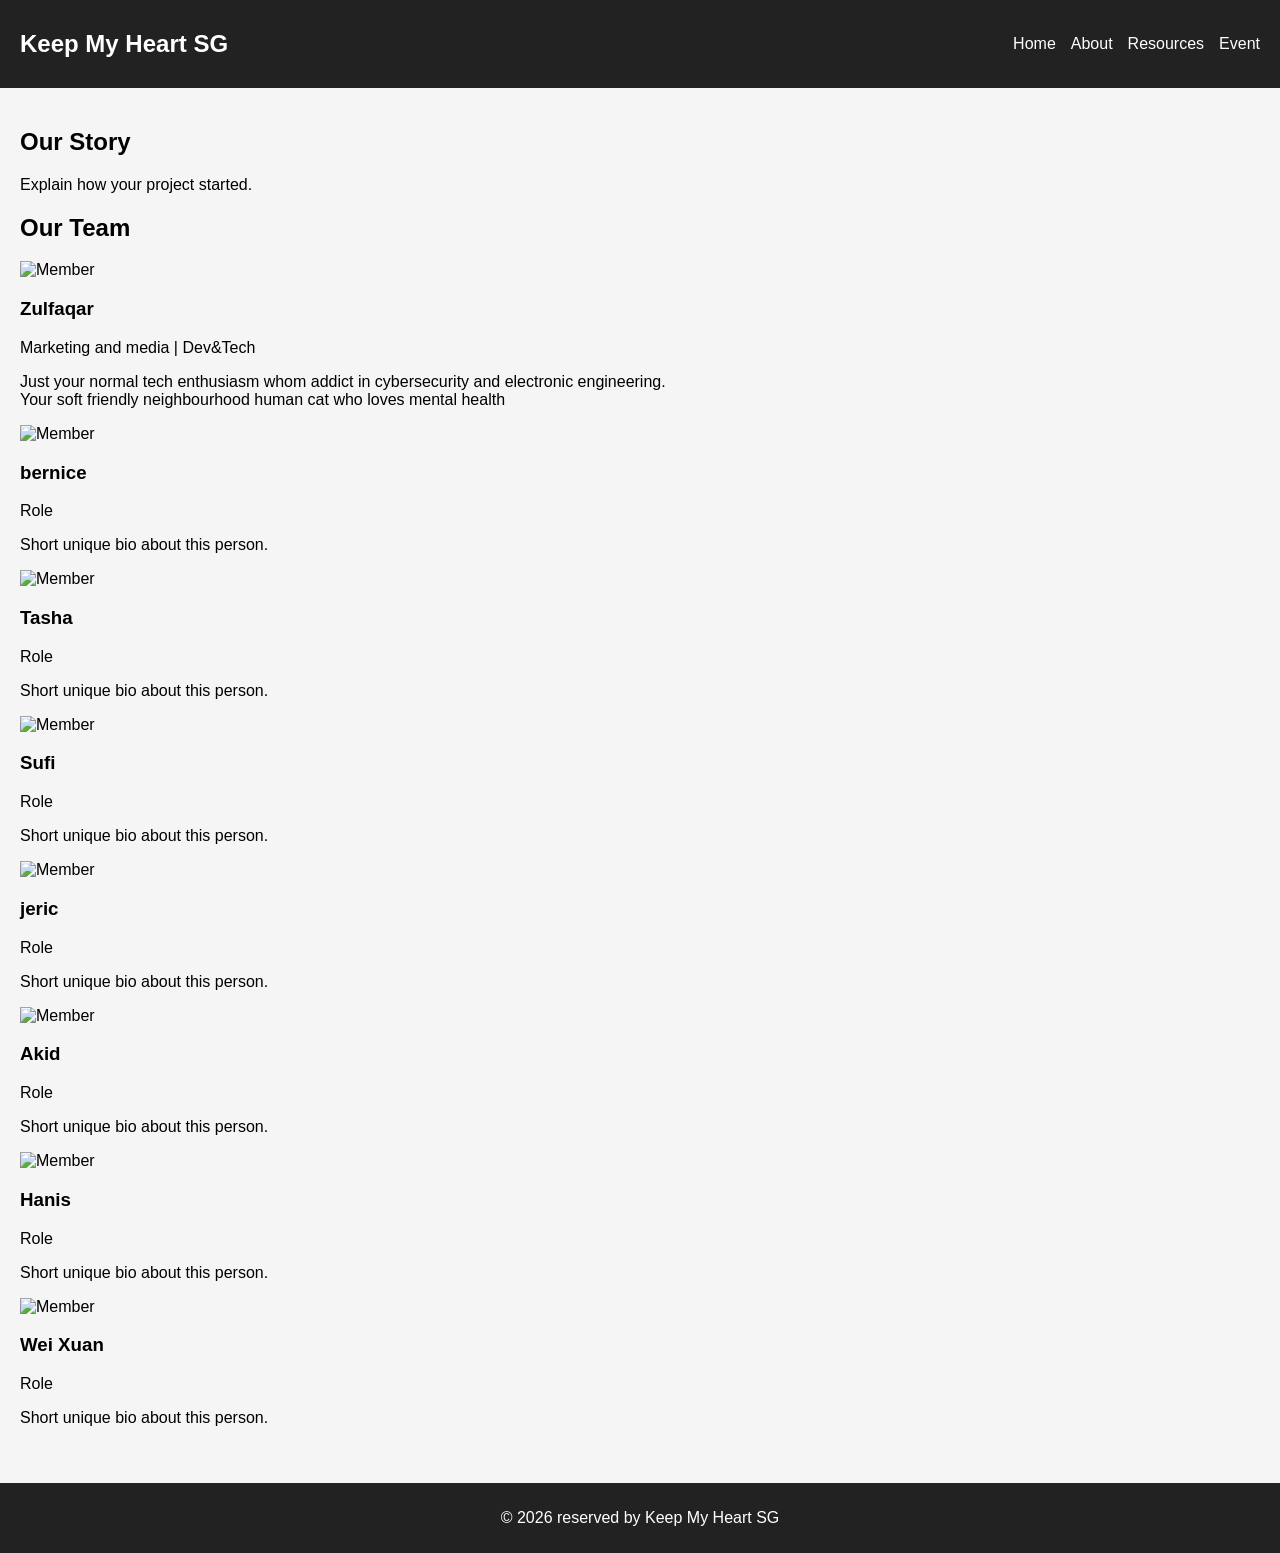
==== about.html @ e0a9dbee "foundation web page load v0.1" ====
<!DOCTYPE html>
<html lang="en">
<head>
  <meta charset="UTF-8">
  <title>About</title>
  <link rel="stylesheet" href="./style.css">
</head>
<body>
  <nav>
    <h1>Keep My Heart SG</h1>
    <ul>
      <li><a href="index.html">Home</a></li>
      <li><a href="about.html">About</a></li>
      <li><a href="resources.html">Resources</a></li>
      <li><a href="event.html">Event</a></li>
    </ul>
  </nav>

  <section class="container">
    <h2>Our Story</h2>
    <p>Explain how your project started.</p>

    <h2>Our Team</h2>
    <div class="team-grid">

      <div class="team-card">
        <img src="https://via.placeholder.com/120" alt="Member">
        <h3>Zulfaqar</h3>
        <p class="role">Marketing and media | Dev&Tech</p>
        <p class="bio">
            Just your normal tech enthusiasm whom addict in cybersecurity and electronic engineering. <br/>
            Your soft friendly neighbourhood human cat who loves mental health
        </p>
      </div>

      <div class="team-card">
        <img src="https://via.placeholder.com/120" alt="Member">
        <h3>bernice</h3>
        <p class="role">Role</p>
        <p class="bio">Short unique bio about this person.</p>
      </div>

      <div class="team-card">
        <img src="https://via.placeholder.com/120" alt="Member">
        <h3>Tasha</h3>
        <p class="role">Role</p>
        <p class="bio">Short unique bio about this person.</p>
      </div>

      <div class="team-card">
        <img src="https://via.placeholder.com/120" alt="Member">
        <h3>Sufi</h3>
        <p class="role">Role</p>
        <p class="bio">Short unique bio about this person.</p>
      </div>

      <div class="team-card">
        <img src="https://via.placeholder.com/120" alt="Member">
        <h3>jeric</h3>
        <p class="role">Role</p>
        <p class="bio">Short unique bio about this person.</p>
      </div>

      <div class="team-card">
        <img src="https://via.placeholder.com/120" alt="Member">
        <h3>Akid</h3>
        <p class="role">Role</p>
        <p class="bio">Short unique bio about this person.</p>
      </div>

      <div class="team-card">
        <img src="https://via.placeholder.com/120" alt="Member">
        <h3>Hanis</h3>
        <p class="role">Role</p>
        <p class="bio">Short unique bio about this person.</p>
      </div>

      <div class="team-card">
        <img src="https://via.placeholder.com/120" alt="Member">
        <h3>Wei Xuan</h3>
        <p class="role">Role</p>
        <p class="bio">Short unique bio about this person.</p>
      </div>
    </div>
  </section>

  <footer>
    <p>© 2026 reserved by Keep My Heart SG</p>
  </footer>
</body>
</html>
---- style.css ----
body {
  font-family: Arial, sans-serif;
  margin: 0;
  background: #f5f5f5;
}

nav {
  display: flex;
  justify-content: space-between;
  align-items: center;
  background: #222;
  color: white;
  padding: 10px 20px;
}

nav ul {
  list-style: none;
  display: flex;
  gap: 15px;
}

nav a {
  color: white;
  text-decoration: none;
}

.hero {
  text-align: center;
  padding: 60px;
  background: #444;
  color: white;
}

.container {
  padding: 20px;
}

.card {
  background: white;
  padding: 15px;
  border-radius: 8px;
  box-shadow: 0 2px 5px rgba(0,0,0,0.1);
}

.button {
  display: inline-block;
  padding: 10px 15px;
  background: #007bff;
  color: white;
  text-decoration: none;
  border-radius: 5px;
}

footer {
  text-align: center;
  padding: 10px;
  background: #222;
  color: white;
  margin-top: 20px;
}
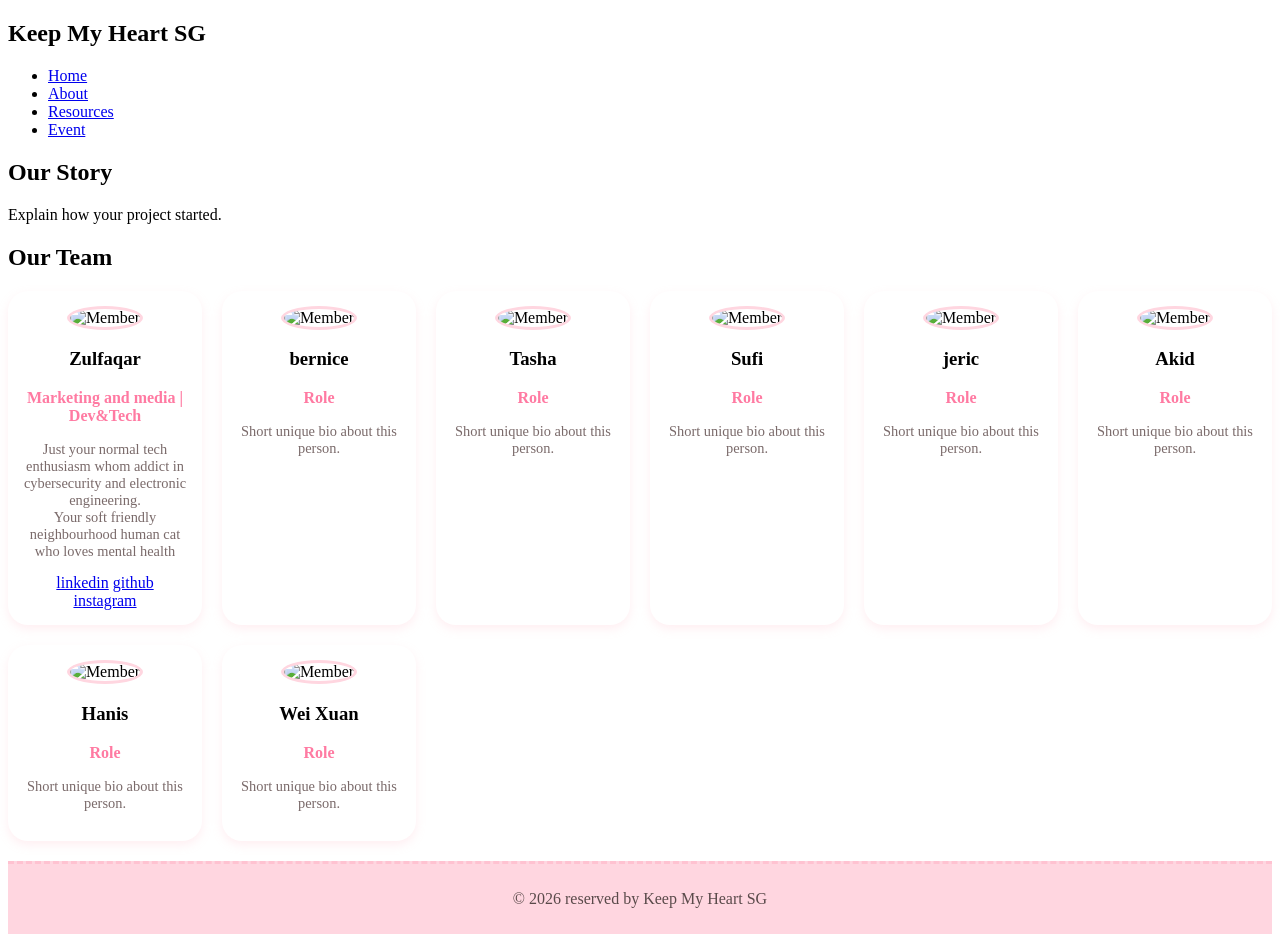
==== commit 72874d98: "re styling elements v0.1.2" ====
--- a/about.html
+++ b/about.html
@@ -24,17 +24,20 @@
     <div class="team-grid">
 
       <div class="team-card">
-        <img src="https://via.placeholder.com/120" alt="Member">
+        <img src="https://via.placeholder.com/120" alt="Member" height="120" width="120">
         <h3>Zulfaqar</h3>
         <p class="role">Marketing and media | Dev&Tech</p>
         <p class="bio">
             Just your normal tech enthusiasm whom addict in cybersecurity and electronic engineering. <br/>
             Your soft friendly neighbourhood human cat who loves mental health
         </p>
+        <a href="http://www.linkedin.com/in/zulfaqarnet/">linkedin</a>
+        <a href="http://www.github.com/zulthedev">github</a>
+        <a href="http://www.instagram.com/zulfaqar.studio">instagram</a>
       </div>
 
       <div class="team-card">
-        <img src="https://via.placeholder.com/120" alt="Member">
+        <img src="https://placehold.net/default.svg" alt="Member" height="120" width="120">
         <h3>bernice</h3>
         <p class="role">Role</p>
         <p class="bio">Short unique bio about this person.</p>
@@ -48,35 +51,35 @@
       </div>
 
       <div class="team-card">
-        <img src="https://via.placeholder.com/120" alt="Member">
+        <img src="https://via.placeholder.com/120" alt="Member" height="120" width="120">
         <h3>Sufi</h3>
         <p class="role">Role</p>
         <p class="bio">Short unique bio about this person.</p>
       </div>
 
       <div class="team-card">
-        <img src="https://via.placeholder.com/120" alt="Member">
+        <img src="https://via.placeholder.com/120" alt="Member"height="120" width="120">
         <h3>jeric</h3>
         <p class="role">Role</p>
         <p class="bio">Short unique bio about this person.</p>
       </div>
 
       <div class="team-card">
-        <img src="https://via.placeholder.com/120" alt="Member">
+        <img src="https://via.placeholder.com/120" alt="Member" height="120" width="120">
         <h3>Akid</h3>
         <p class="role">Role</p>
         <p class="bio">Short unique bio about this person.</p>
       </div>
 
       <div class="team-card">
-        <img src="https://via.placeholder.com/120" alt="Member">
+        <img src="https://via.placeholder.com/120" alt="Member" height="120" width="120">
         <h3>Hanis</h3>
         <p class="role">Role</p>
         <p class="bio">Short unique bio about this person.</p>
       </div>
 
       <div class="team-card">
-        <img src="https://via.placeholder.com/120" alt="Member">
+        <img src="https://via.placeholder.com/120" alt="Member" height="120" width="120">
         <h3>Wei Xuan</h3>
         <p class="role">Role</p>
         <p class="bio">Short unique bio about this person.</p>
--- a/style.css
+++ b/style.css
@@ -1,60 +1,54 @@
 body {
-  font-family: Arial, sans-serif;
-  margin: 0;
-  background: #f5f5f5;
 }
 
-nav {
-  display: flex;
-  justify-content: space-between;
-  align-items: center;
-  background: #222;
-  color: white;
-  padding: 10px 20px;
+.button:hover {
+  background: #ffc2d1;
+  transform: scale(1.05);
 }
 
-nav ul {
-  list-style: none;
-  display: flex;
-  gap: 15px;
+.team-grid {
+  display: grid;
+  grid-template-columns: repeat(auto-fit, minmax(180px, 1fr));
+  gap: 20px;
+  margin-top: 20px;
 }
 
-nav a {
-  color: white;
-  text-decoration: none;
+.team-card {
+  background: #ffffff;
+  padding: 15px;
+  text-align: center;
+  border-radius: 20px;
+  box-shadow: 0 4px 10px rgba(255, 192, 203, 0.25);
+  transition: transform 0.2s ease;
 }
 
-.hero {
-  text-align: center;
-  padding: 60px;
-  background: #444;
-  color: white;
+.team-card:hover {
+  transform: translateY(-5px);
 }
 
-.container {
-  padding: 20px;
+.team-card img {
+  width: 100px;
+  height: 100px;
+  border-radius: 50%;
+  object-fit: cover;
+  border: 3px solid #ffd6e0;
 }
 
-.card {
-  background: white;
-  padding: 15px;
-  border-radius: 8px;
-  box-shadow: 0 2px 5px rgba(0,0,0,0.1);
+.role {
+  font-weight: bold;
+  color: #ff7aa2;
 }
 
-.button {
-  display: inline-block;
-  padding: 10px 15px;
-  background: #007bff;
-  color: white;
-  text-decoration: none;
-  border-radius: 5px;
+.bio {
+  font-size: 0.9em;
+  color: #7a6a6a;
 }
 
 footer {
   text-align: center;
   padding: 10px;
-  background: #222;
-  color: white;
+  background: #ffd6e0;
+  color: #5a4a4a;
   margin-top: 20px;
+  border-top: 3px dashed #ffc2d1;
 }
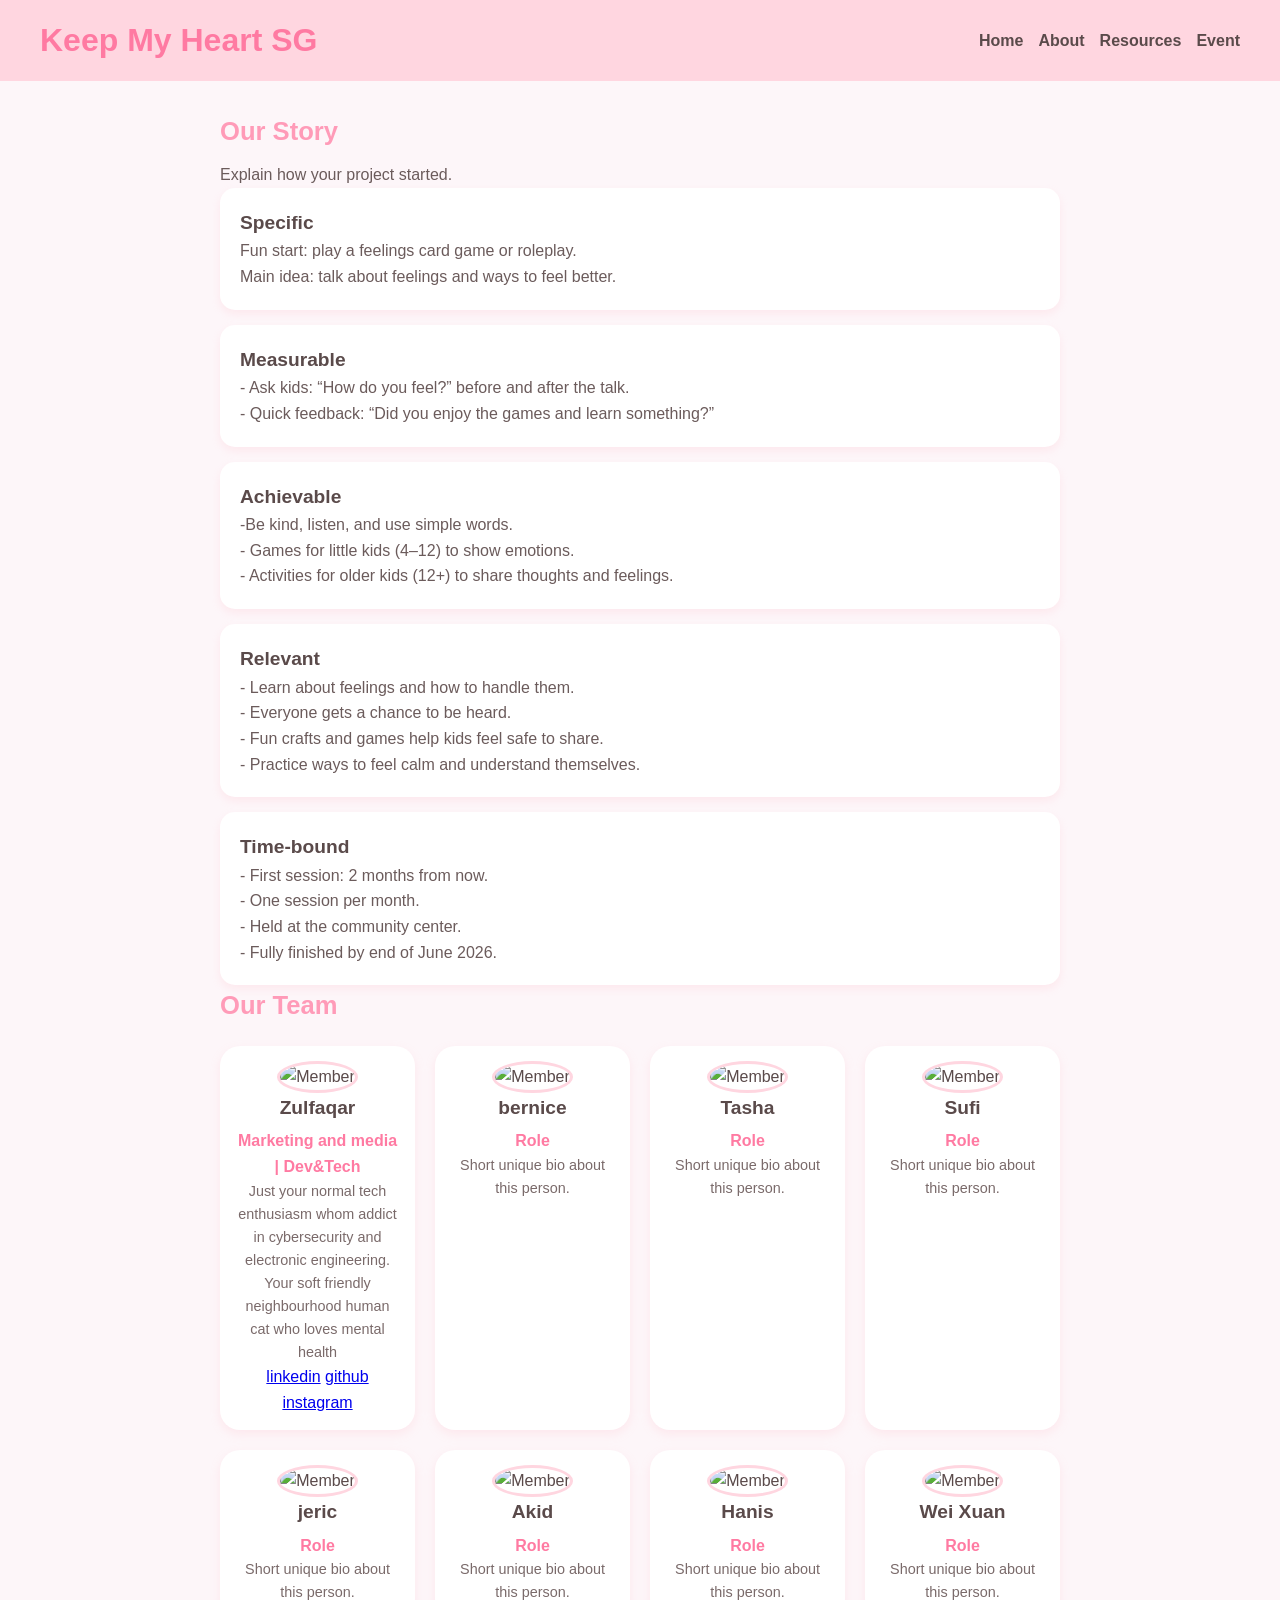
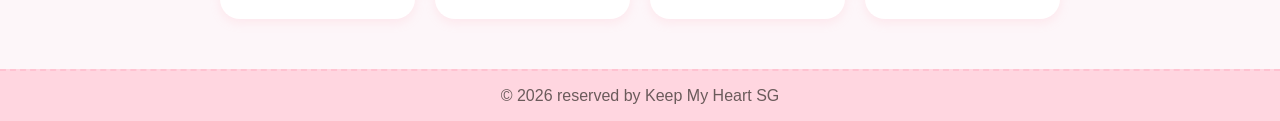
==== commit 18ff3a1f: "Re eleborated v0.1.4" ====
--- a/about.html
+++ b/about.html
@@ -19,6 +19,55 @@
   <section class="container">
     <h2>Our Story</h2>
     <p>Explain how your project started.</p>
+    
+    <div id="smart-plan">
+     <div class="smart-card">
+      <h3>Specific</h3>
+      <p>
+        Fun start: play a feelings card game or roleplay. <br />
+        Main idea: talk about feelings and ways to feel better.
+      </p>
+     </div> 
+
+      <div class="smart-card">
+        <h3>Measurable</h3>
+        <p>
+          - Ask kids: “How do you feel?” before and after the talk. <br />
+          - Quick feedback: “Did you enjoy the games and learn something?”
+
+        </p>
+    </div>
+
+      <div class="smart-card">
+        <h3>Achievable</h3>
+        <p>
+          -Be kind, listen, and use simple words. <br />
+          - Games for little kids (4–12) to show emotions. <br />
+          - Activities for older kids (12+) to share thoughts and feelings.
+        </p>
+      </div>
+
+      <div class="smart-card">
+        <h3>Relevant</h3>
+        <p>
+          - Learn about feelings and how to handle them. <br/ >
+          - Everyone gets a chance to be heard. <br />
+          - Fun crafts and games help kids feel safe to share. <br />
+          - Practice ways to feel calm and understand themselves. <br />
+        </p>
+      </div>
+
+      <div class="smart-card">
+        <h3>Time-bound</h3>
+        <p>
+          - First session: 2 months from now. <br />
+          - One session per month. <br />
+          - Held at the community center. <br />
+          - Fully finished by end of June 2026. <br />
+        </p>
+      </div>
+    </div>
+
 
     <h2>Our Team</h2>
     <div class="team-grid">
--- a/style.css
+++ b/style.css
@@ -1,4 +1,121 @@
+/* =========================
+   GLOBAL RESET
+========================= */
+* {
+  margin: 0;
+  padding: 0;
+  box-sizing: border-box;
+}
+
+/* =========================
+   BASE STYLES
+========================= */
 body {
+  font-family: "Poppins", "Segoe UI", Arial, sans-serif;
+  background: #fdf6f9;
+  color: #5a4a4a;
+  line-height: 1.6;
+  animation: fadeIn 0.6s ease-in;
+}
+
+/* =========================
+   TYPOGRAPHY
+========================= */
+h1 {
+  font-size: 2rem;
+  font-weight: 700;
+  color: #ff7aa2;
+}
+
+h2 {
+  font-size: 1.6rem;
+  font-weight: 600;
+  color: #ff9bb8;
+  margin-bottom: 10px;
+}
+
+h3 {
+  font-size: 1.2rem;
+  font-weight: 600;
+}
+
+p {
+  font-size: 1rem;
+  color: #6b5b5b;
+}
+
+/* =========================
+   NAVBAR
+========================= */
+nav {
+  display: flex;
+  justify-content: space-between;
+  align-items: center;
+  background: #ffd6e0;
+  padding: 12px 20px;
+}
+
+nav ul {
+  list-style: none;
+  display: flex;
+  gap: 15px;
+}
+
+nav a {
+  text-decoration: none;
+  color: #5a4a4a;
+  font-weight: 600;
+  transition: opacity 0.2s;
+}
+
+nav a:hover {
+  opacity: 0.7;
+}
+
+/* =========================
+   HERO SECTION
+========================= */
+.hero {
+  text-align: center;
+  padding: 60px 20px;
+  background: #ffeaf4;
+  border-bottom: 2px dashed #ffc2d1;
+}
+
+/* =========================
+   LAYOUT
+========================= */
+.container {
+  padding: 20px;
+}
+
+/* =========================
+   CARD
+========================= */
+.card {
+  background: #ffffff;
+  padding: 15px;
+  border-radius: 15px;
+  box-shadow: 0 4px 8px rgba(255, 182, 193, 0.2);
+  transition: transform 0.2s ease;
+}
+
+.card:hover {
+  transform: translateY(-4px);
+}
+
+/* =========================
+   BUTTON
+========================= */
+.button {
+  display: inline-block;
+  padding: 10px 15px;
+  background: #ffb3c6;
+  color: #5a4a4a;
+  text-decoration: none;
+  border-radius: 20px;
+  font-weight: 600;
+  transition: transform 0.2s ease, background 0.2s ease;
 }
 
 .button:hover {
@@ -6,6 +123,29 @@
   transform: scale(1.05);
 }
 
+.button:active {
+  transform: scale(0.95);
+}
+
+
+/*smart div*/
+.smart-card {
+  background: #ffffff;
+  padding: 20px;
+  border-radius: 15px;
+  box-shadow: 0 4px 8px rgba(255, 182, 193, 0.2);
+  transition: transform 0.2s ease;
+}
+
+#smart-plan {
+  display: flex;
+  flex-direction: column;
+  gap: 15px;
+}
+
+/* =========================
+   TEAM SECTION
+========================= */
 .team-grid {
   display: grid;
   grid-template-columns: repeat(auto-fit, minmax(180px, 1fr));
@@ -35,20 +175,82 @@
 }
 
 .role {
-  font-weight: bold;
+  font-weight: 600;
   color: #ff7aa2;
+  margin-top: 5px;
 }
 
 .bio {
-  font-size: 0.9em;
+  font-size: 0.9rem;
   color: #7a6a6a;
 }
 
+/* =========================
+   FOOTER
+========================= */
 footer {
   text-align: center;
-  padding: 10px;
+  padding: 12px;
   background: #ffd6e0;
-  color: #5a4a4a;
   margin-top: 20px;
-  border-top: 3px dashed #ffc2d1;
-}
+  border-top: 2px dashed #ffc2d1;
+}
+
+/* =========================
+   RESPONSIVE DESIGN
+========================= */
+
+/* Tablet */
+@media (min-width: 600px) {
+  .hero {
+    padding: 80px 40px;
+  }
+
+  .container {
+    padding: 30px;
+  }
+}
+
+/* Laptop */
+@media (min-width: 1024px) {
+  .container {
+    max-width: 900px;
+    margin: auto;
+  }
+
+  nav {
+    padding: 15px 40px;
+  }
+}
+
+/* Large Screen */
+@media (min-width: 1440px) {
+  .container {
+    max-width: 1100px;
+  }
+}
+
+/* =========================
+   ANIMATIONS
+========================= */
+@keyframes fadeIn {
+  from {
+    opacity: 0;
+    transform: translateY(10px);
+  }
+  to {
+    opacity: 1;
+    transform: translateY(0);
+    -webkit-transform: translateY(0);
+    -moz-transform: translateY(0);
+    -ms-transform: translateY(0);
+    -o-transform: translateY(0);
+}
+}
+
+/* =========================
+   GLOBAL TRANSITIONS
+========================= */
+* {
+  transition: all 0.2s ease;
+}
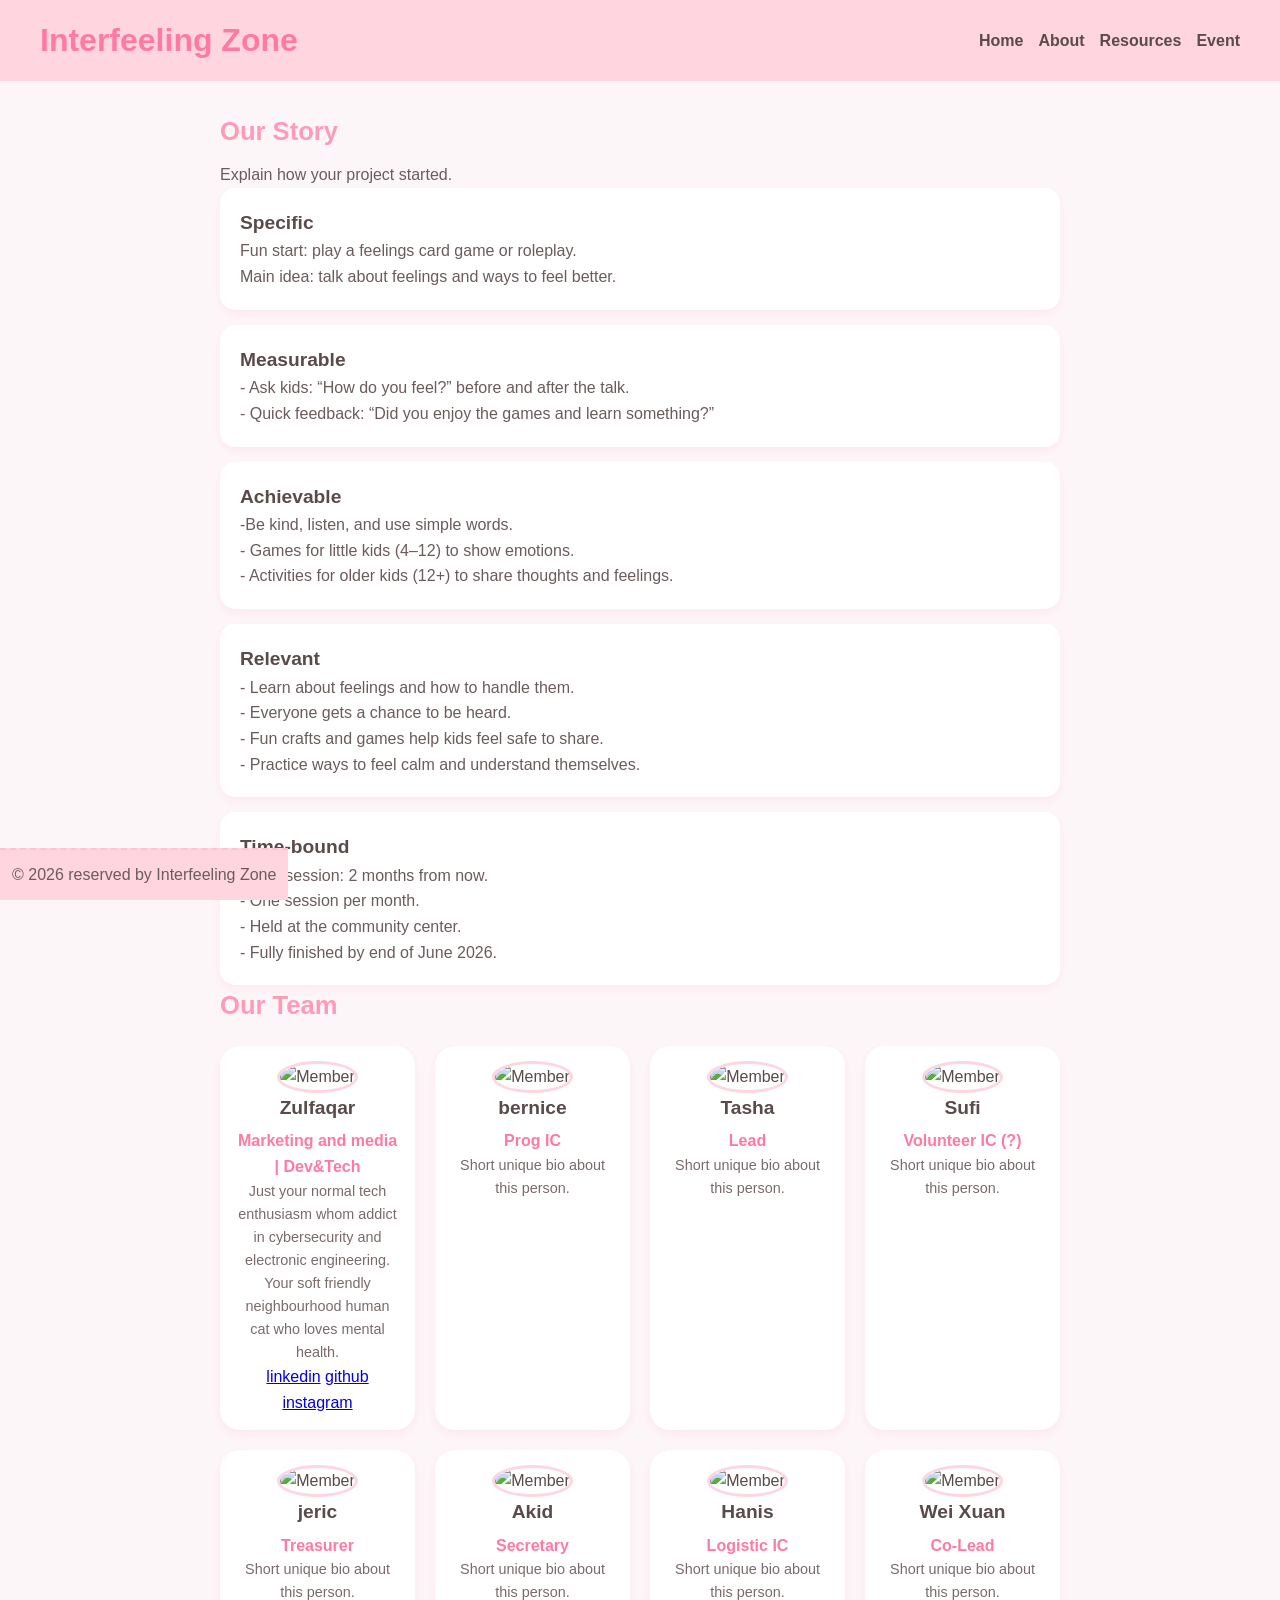
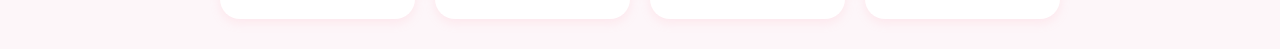
==== commit a782521f: "Re-shaping CSS and rebranding names" ====
--- a/about.html
+++ b/about.html
@@ -7,7 +7,7 @@
 </head>
 <body>
   <nav>
-    <h1>Keep My Heart SG</h1>
+    <h1>Interfeeling Zone</h1>
     <ul>
       <li><a href="index.html">Home</a></li>
       <li><a href="about.html">About</a></li>
@@ -73,12 +73,12 @@
     <div class="team-grid">
 
       <div class="team-card">
-        <img src="https://via.placeholder.com/120" alt="Member" height="120" width="120">
+        <img src="https://placehold.net/default.svg" alt="Member" height="120" width="120">
         <h3>Zulfaqar</h3>
         <p class="role">Marketing and media | Dev&Tech</p>
         <p class="bio">
             Just your normal tech enthusiasm whom addict in cybersecurity and electronic engineering. <br/>
-            Your soft friendly neighbourhood human cat who loves mental health
+            Your soft friendly neighbourhood human cat who loves mental health.
         </p>
         <a href="http://www.linkedin.com/in/zulfaqarnet/">linkedin</a>
         <a href="http://www.github.com/zulthedev">github</a>
@@ -88,56 +88,56 @@
       <div class="team-card">
         <img src="https://placehold.net/default.svg" alt="Member" height="120" width="120">
         <h3>bernice</h3>
-        <p class="role">Role</p>
+        <p class="role">Prog IC</p>
         <p class="bio">Short unique bio about this person.</p>
       </div>
 
       <div class="team-card">
-        <img src="https://via.placeholder.com/120" alt="Member">
+        <img src="https://placehold.net/default.svg" alt="Member" height="120" width="120">
         <h3>Tasha</h3>
-        <p class="role">Role</p>
+        <p class="role">Lead</p>
         <p class="bio">Short unique bio about this person.</p>
       </div>
 
       <div class="team-card">
-        <img src="https://via.placeholder.com/120" alt="Member" height="120" width="120">
+        <img src="https://placehold.net/default.svg" alt="Member" height="120" width="120">
         <h3>Sufi</h3>
-        <p class="role">Role</p>
+        <p class="role">Volunteer IC (?)</p>
         <p class="bio">Short unique bio about this person.</p>
       </div>
 
       <div class="team-card">
-        <img src="https://via.placeholder.com/120" alt="Member"height="120" width="120">
+        <img src="https://placehold.net/default.svg" alt="Member" height="120" width="120">
         <h3>jeric</h3>
-        <p class="role">Role</p>
+        <p class="role">Treasurer</p>
         <p class="bio">Short unique bio about this person.</p>
       </div>
 
       <div class="team-card">
-        <img src="https://via.placeholder.com/120" alt="Member" height="120" width="120">
+        <img src="https://placehold.net/default.svg" alt="Member" height="120" width="120">
         <h3>Akid</h3>
-        <p class="role">Role</p>
+        <p class="role">Secretary</p>
         <p class="bio">Short unique bio about this person.</p>
       </div>
 
       <div class="team-card">
-        <img src="https://via.placeholder.com/120" alt="Member" height="120" width="120">
+        <img src="https://placehold.net/default.svg" alt="Member" height="120" width="120">
         <h3>Hanis</h3>
-        <p class="role">Role</p>
+        <p class="role">Logistic IC</p>
         <p class="bio">Short unique bio about this person.</p>
       </div>
 
       <div class="team-card">
-        <img src="https://via.placeholder.com/120" alt="Member" height="120" width="120">
+        <img src="https://placehold.net/default.svg" alt="Member" height="120" width="120">
         <h3>Wei Xuan</h3>
-        <p class="role">Role</p>
+        <p class="role">Co-Lead</p>
         <p class="bio">Short unique bio about this person.</p>
       </div>
     </div>
   </section>
 
   <footer>
-    <p>© 2026 reserved by Keep My Heart SG</p>
+    <p>© 2026 reserved by Interfeeling Zone</p>
   </footer>
 </body>
 </html>
--- a/style.css
+++ b/style.css
@@ -189,6 +189,8 @@
    FOOTER
 ========================= */
 footer {
+  position: absolute;
+  bottom: 0;
   text-align: center;
   padding: 12px;
   background: #ffd6e0;
@@ -203,6 +205,7 @@
 /* Tablet */
 @media (min-width: 600px) {
   .hero {
+    
     padding: 80px 40px;
   }
 
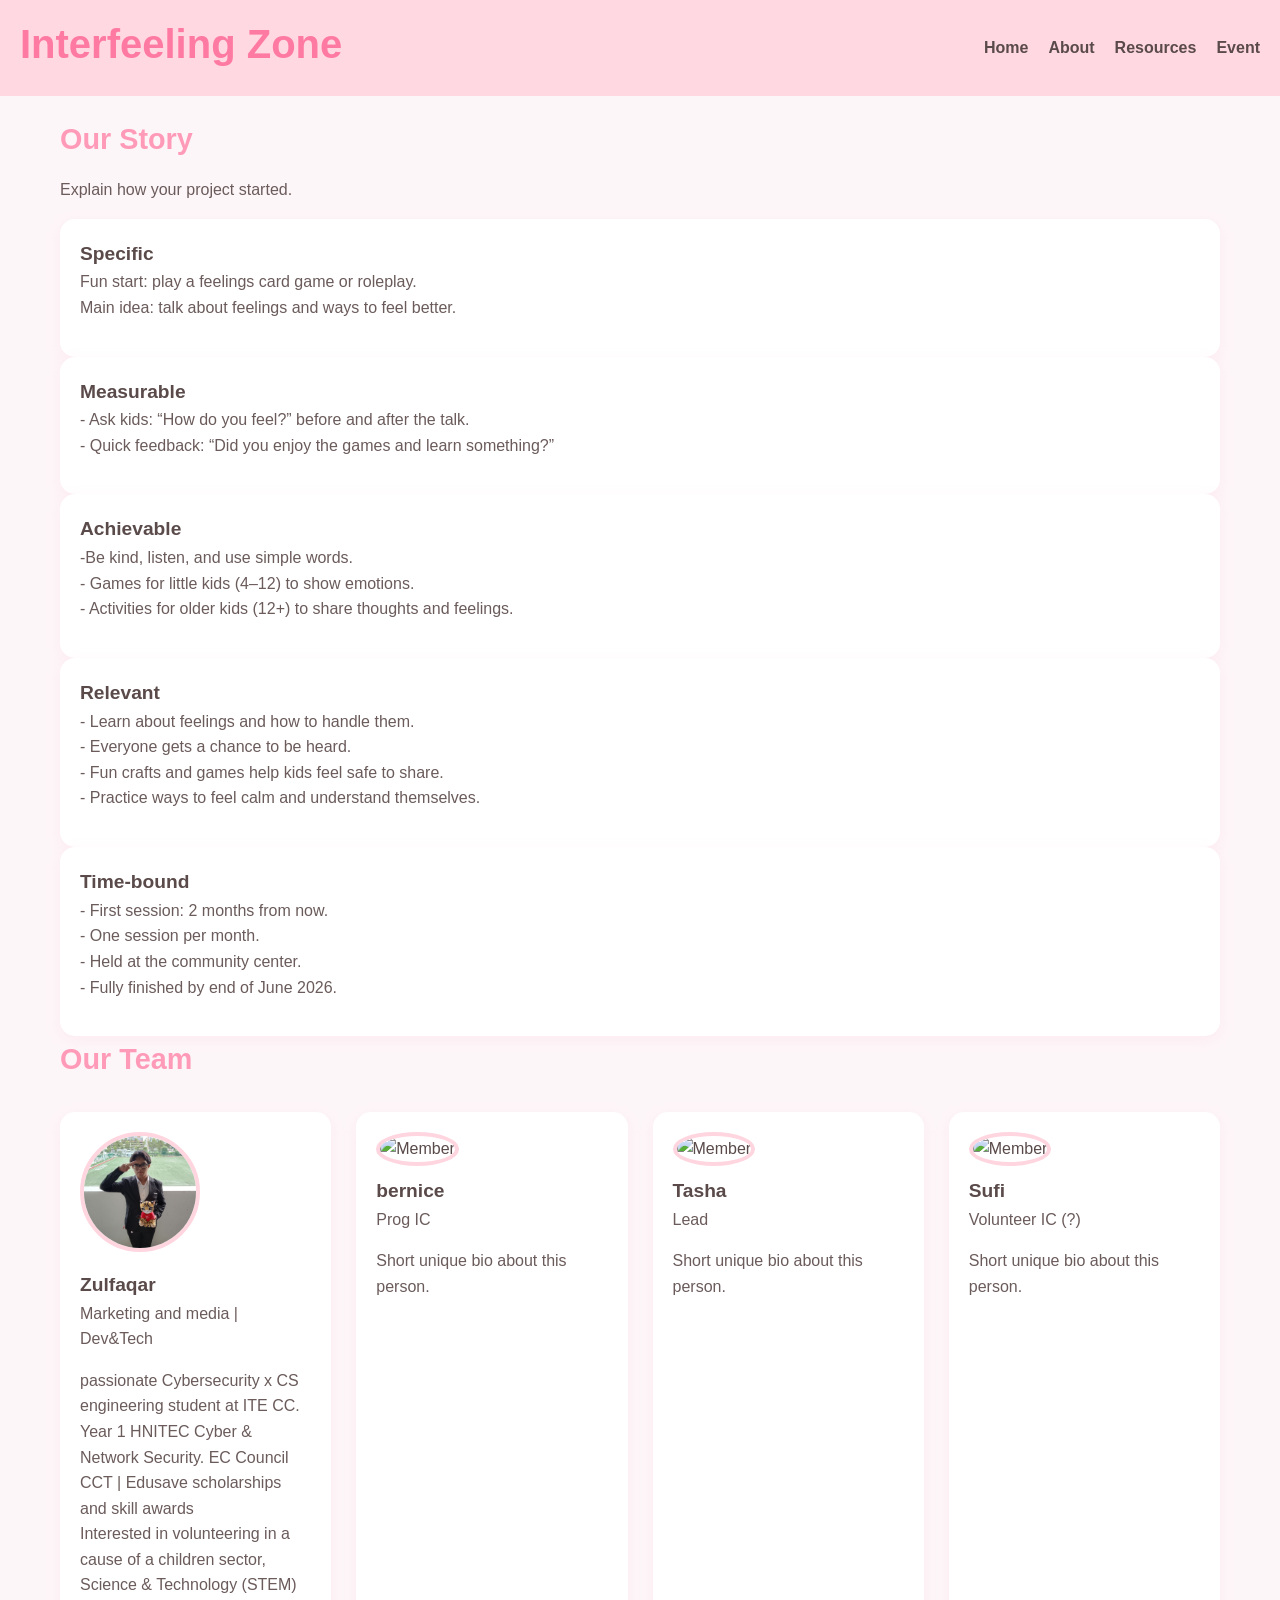
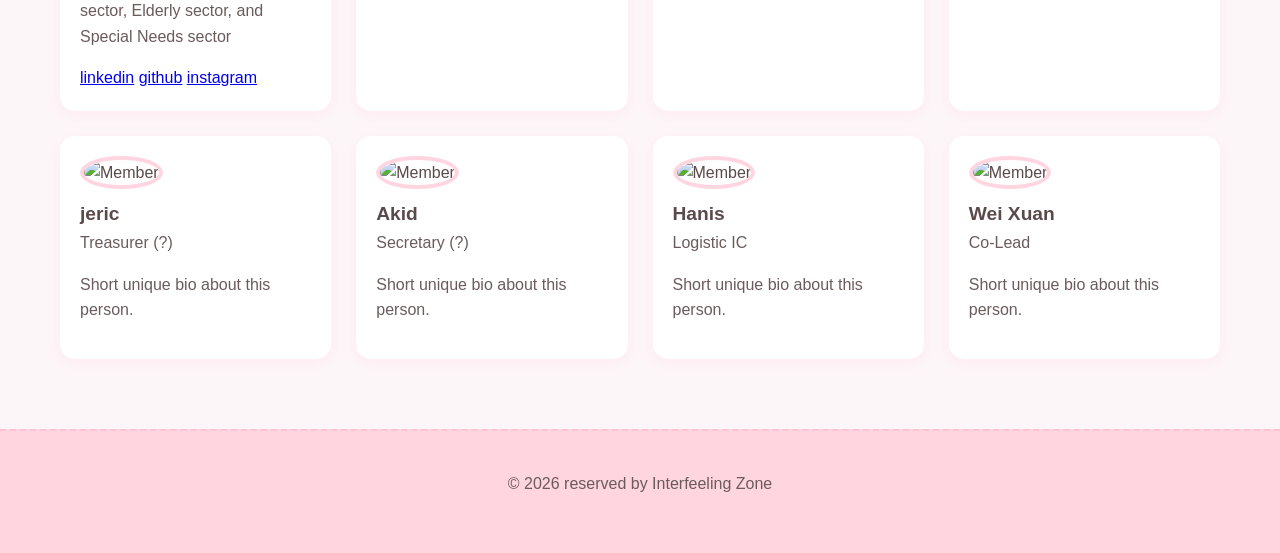
==== commit 0a674b21: "polished CSS and reveiwing content" ====
--- a/about.html
+++ b/about.html
@@ -73,12 +73,13 @@
     <div class="team-grid">
 
       <div class="team-card">
-        <img src="https://placehold.net/default.svg" alt="Member" height="120" width="120">
+        <img src="./images/potrait/Zulfaqar.jpeg" alt="Member" height="120" width="120">
         <h3>Zulfaqar</h3>
         <p class="role">Marketing and media | Dev&Tech</p>
         <p class="bio">
-            Just your normal tech enthusiasm whom addict in cybersecurity and electronic engineering. <br/>
-            Your soft friendly neighbourhood human cat who loves mental health.
+          passionate Cybersecurity x CS engineering student at ITE CC. <br />
+          Year 1 HNITEC Cyber & Network Security. EC Council CCT | Edusave scholarships and skill awards <br />
+          Interested in volunteering in a cause of a children sector, Science & Technology (STEM) sector, Elderly sector, and Special Needs sector
         </p>
         <a href="http://www.linkedin.com/in/zulfaqarnet/">linkedin</a>
         <a href="http://www.github.com/zulthedev">github</a>
@@ -109,14 +110,14 @@
       <div class="team-card">
         <img src="https://placehold.net/default.svg" alt="Member" height="120" width="120">
         <h3>jeric</h3>
-        <p class="role">Treasurer</p>
+        <p class="role">Treasurer (?)</p>
         <p class="bio">Short unique bio about this person.</p>
       </div>
 
       <div class="team-card">
         <img src="https://placehold.net/default.svg" alt="Member" height="120" width="120">
         <h3>Akid</h3>
-        <p class="role">Secretary</p>
+        <p class="role">Secretary (?)</p>
         <p class="bio">Short unique bio about this person.</p>
       </div>
 
--- a/style.css
+++ b/style.css
@@ -1,5 +1,5 @@
 /* =========================
-   GLOBAL RESET
+   GLOBAL RESET & BASE
 ========================= */
 * {
   margin: 0;
@@ -7,140 +7,105 @@
   box-sizing: border-box;
 }
 
-/* =========================
-   BASE STYLES
-========================= */
+/* FIX 1: Removed * { transition: all } 
+   Applying transitions to everything causes massive lag and bugs. 
+   Apply them specifically to elements that need them instead. */
+
 body {
   font-family: "Poppins", "Segoe UI", Arial, sans-serif;
   background: #fdf6f9;
   color: #5a4a4a;
   line-height: 1.6;
-  animation: fadeIn 0.6s ease-in;
+  overflow-x: hidden; /* Prevents accidental horizontal scroll */
 }
 
 /* =========================
    TYPOGRAPHY
 ========================= */
-h1 {
-  font-size: 2rem;
-  font-weight: 700;
-  color: #ff7aa2;
-}
-
-h2 {
-  font-size: 1.6rem;
-  font-weight: 600;
-  color: #ff9bb8;
-  margin-bottom: 10px;
-}
-
-h3 {
-  font-size: 1.2rem;
-  font-weight: 600;
-}
-
-p {
-  font-size: 1rem;
-  color: #6b5b5b;
-}
+h1 { font-size: 2.5rem; font-weight: 700; color: #ff7aa2; margin-bottom: 0.5rem; }
+h2 { font-size: 1.8rem; font-weight: 600; color: #ff9bb8; margin-bottom: 15px; }
+h3 { font-size: 1.2rem; font-weight: 600; }
+p { font-size: 1rem; color: #6b5b5b; margin-bottom: 1rem; }
 
 /* =========================
    NAVBAR
 ========================= */
 nav {
   display: flex;
+  position: sticky;
+  top: 0;
+  z-index: 1000; /* FIX 2: Added z-index so content doesn't scroll OVER the nav */
   justify-content: space-between;
   align-items: center;
-  background: #ffd6e0;
+  background: rgba(255, 214, 224, 0.95); /* Slight transparency looks premium */
+  backdrop-filter: blur(5px);
   padding: 12px 20px;
 }
 
 nav ul {
   list-style: none;
   display: flex;
-  gap: 15px;
+  gap: 20px;
 }
 
 nav a {
   text-decoration: none;
   color: #5a4a4a;
   font-weight: 600;
-  transition: opacity 0.2s;
+  transition: color 0.3s ease;
 }
 
-nav a:hover {
-  opacity: 0.7;
+nav a:hover { color: #ff7aa2; }
+
+/* =========================
+   LAYOUT & CONTAINERS
+========================= */
+.container {
+  padding: 20px;
+  max-width: 1200px; /* Better default max-width */
+  margin: 0 auto;
+}
+
+.hero {
+  text-align: center;
+  padding: 80px 20px;
+  background: #ffeaf4;
+  border-bottom: 2px dashed #ffc2d1;
+  animation: fadeIn 0.8s ease-out; /* Moved animation here for better UX */
 }
 
 /* =========================
-   HERO SECTION
+   COMPONENTS (Cards & Buttons)
 ========================= */
-.hero {
-  text-align: center;
-  padding: 60px 20px;
-  background: #ffeaf4;
-  border-bottom: 2px dashed #ffc2d1;
+.card, .smart-card, .team-card {
+  background: #ffffff;
+  padding: 20px;
+  border-radius: 15px;
+  box-shadow: 0 4px 15px rgba(255, 182, 193, 0.15);
+  transition: transform 0.3s ease, box-shadow 0.3s ease;
 }
 
-/* =========================
-   LAYOUT
-========================= */
-.container {
-  padding: 20px;
+.card:hover, .team-card:hover {
+  transform: translateY(-5px);
+  box-shadow: 0 8px 20px rgba(255, 182, 193, 0.3);
 }
 
-/* =========================
-   CARD
-========================= */
-.card {
-  background: #ffffff;
-  padding: 15px;
-  border-radius: 15px;
-  box-shadow: 0 4px 8px rgba(255, 182, 193, 0.2);
-  transition: transform 0.2s ease;
-}
-
-.card:hover {
-  transform: translateY(-4px);
-}
-
-/* =========================
-   BUTTON
-========================= */
 .button {
   display: inline-block;
-  padding: 10px 15px;
+  padding: 12px 24px;
   background: #ffb3c6;
   color: #5a4a4a;
   text-decoration: none;
-  border-radius: 20px;
+  border-radius: 50px;
   font-weight: 600;
-  transition: transform 0.2s ease, background 0.2s ease;
+  border: none;
+  cursor: pointer;
+  transition: all 0.3s ease;
 }
 
 .button:hover {
   background: #ffc2d1;
-  transform: scale(1.05);
-}
-
-.button:active {
-  transform: scale(0.95);
-}
-
-
-/*smart div*/
-.smart-card {
-  background: #ffffff;
-  padding: 20px;
-  border-radius: 15px;
-  box-shadow: 0 4px 8px rgba(255, 182, 193, 0.2);
-  transition: transform 0.2s ease;
-}
-
-#smart-plan {
-  display: flex;
-  flex-direction: column;
-  gap: 15px;
+  transform: translateY(-2px);
 }
 
 /* =========================
@@ -148,112 +113,43 @@
 ========================= */
 .team-grid {
   display: grid;
-  grid-template-columns: repeat(auto-fit, minmax(180px, 1fr));
-  gap: 20px;
-  margin-top: 20px;
-}
-
-.team-card {
-  background: #ffffff;
-  padding: 15px;
-  text-align: center;
-  border-radius: 20px;
-  box-shadow: 0 4px 10px rgba(255, 192, 203, 0.25);
-  transition: transform 0.2s ease;
-}
-
-.team-card:hover {
-  transform: translateY(-5px);
+  grid-template-columns: repeat(auto-fit, minmax(220px, 1fr));
+  gap: 25px;
+  margin-top: 30px;
 }
 
 .team-card img {
-  width: 100px;
-  height: 100px;
+  width: 120px;
+  height: 120px;
   border-radius: 50%;
   object-fit: cover;
-  border: 3px solid #ffd6e0;
-}
-
-.role {
-  font-weight: 600;
-  color: #ff7aa2;
-  margin-top: 5px;
-}
-
-.bio {
-  font-size: 0.9rem;
-  color: #7a6a6a;
+  border: 4px solid #ffd6e0;
+  margin-bottom: 10px;
 }
 
 /* =========================
    FOOTER
 ========================= */
 footer {
-  position: absolute;
-  bottom: 0;
+  /* FIX 3: Changed from sticky to standard padding. 
+     Sticky footers usually hide content on small screens. */
   text-align: center;
-  padding: 12px;
+  padding: 40px 20px;
   background: #ffd6e0;
-  margin-top: 20px;
+  margin-top: 50px;
   border-top: 2px dashed #ffc2d1;
-}
-
-/* =========================
-   RESPONSIVE DESIGN
-========================= */
-
-/* Tablet */
-@media (min-width: 600px) {
-  .hero {
-    
-    padding: 80px 40px;
-  }
-
-  .container {
-    padding: 30px;
-  }
-}
-
-/* Laptop */
-@media (min-width: 1024px) {
-  .container {
-    max-width: 900px;
-    margin: auto;
-  }
-
-  nav {
-    padding: 15px 40px;
-  }
-}
-
-/* Large Screen */
-@media (min-width: 1440px) {
-  .container {
-    max-width: 1100px;
-  }
 }
 
 /* =========================
    ANIMATIONS
 ========================= */
 @keyframes fadeIn {
-  from {
-    opacity: 0;
-    transform: translateY(10px);
-  }
-  to {
-    opacity: 1;
-    transform: translateY(0);
-    -webkit-transform: translateY(0);
-    -moz-transform: translateY(0);
-    -ms-transform: translateY(0);
-    -o-transform: translateY(0);
-}
+  from { opacity: 0; transform: translateY(15px); }
+  to { opacity: 1; transform: translateY(0); }
 }
 
-/* =========================
-   GLOBAL TRANSITIONS
-========================= */
-* {
-  transition: all 0.2s ease;
+/* Responsive adjustments */
+@media (max-width: 600px) {
+  h1 { font-size: 2rem; }
+  nav { flex-direction: column; gap: 10px; }
 }
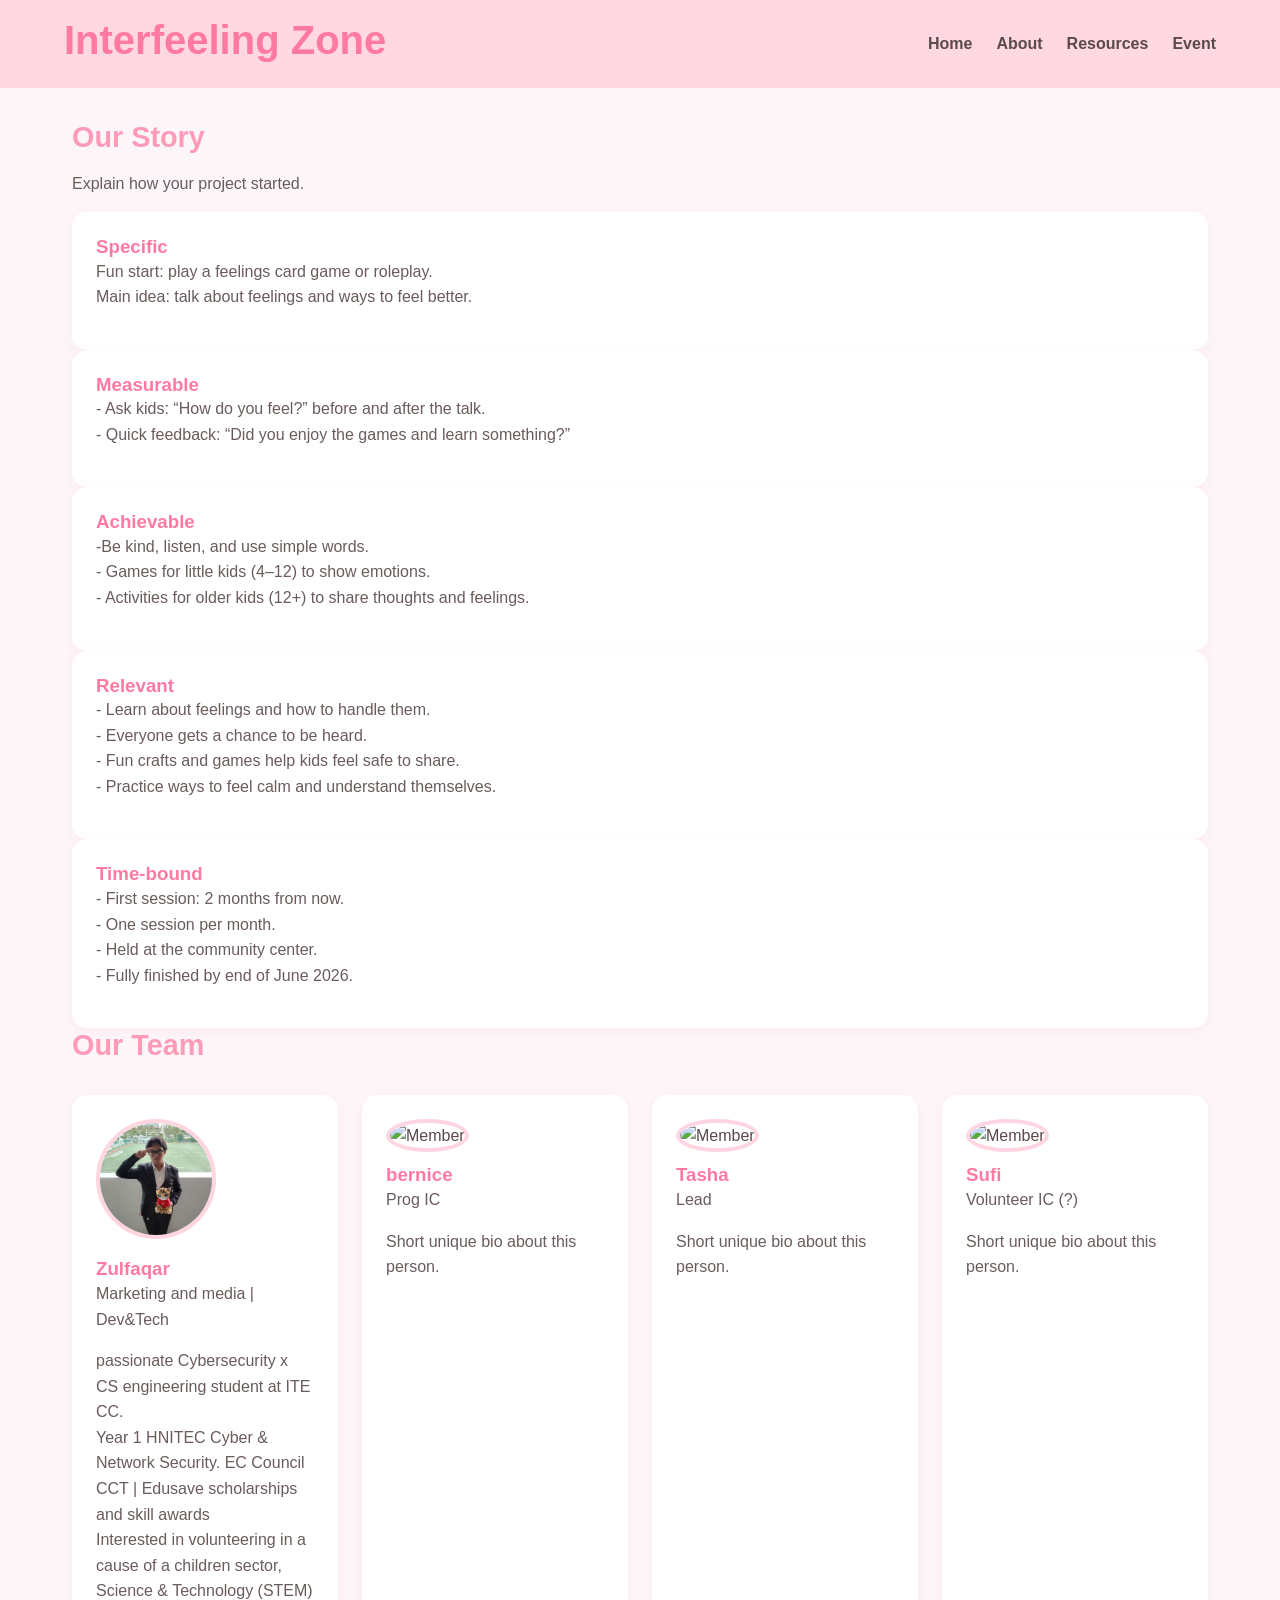
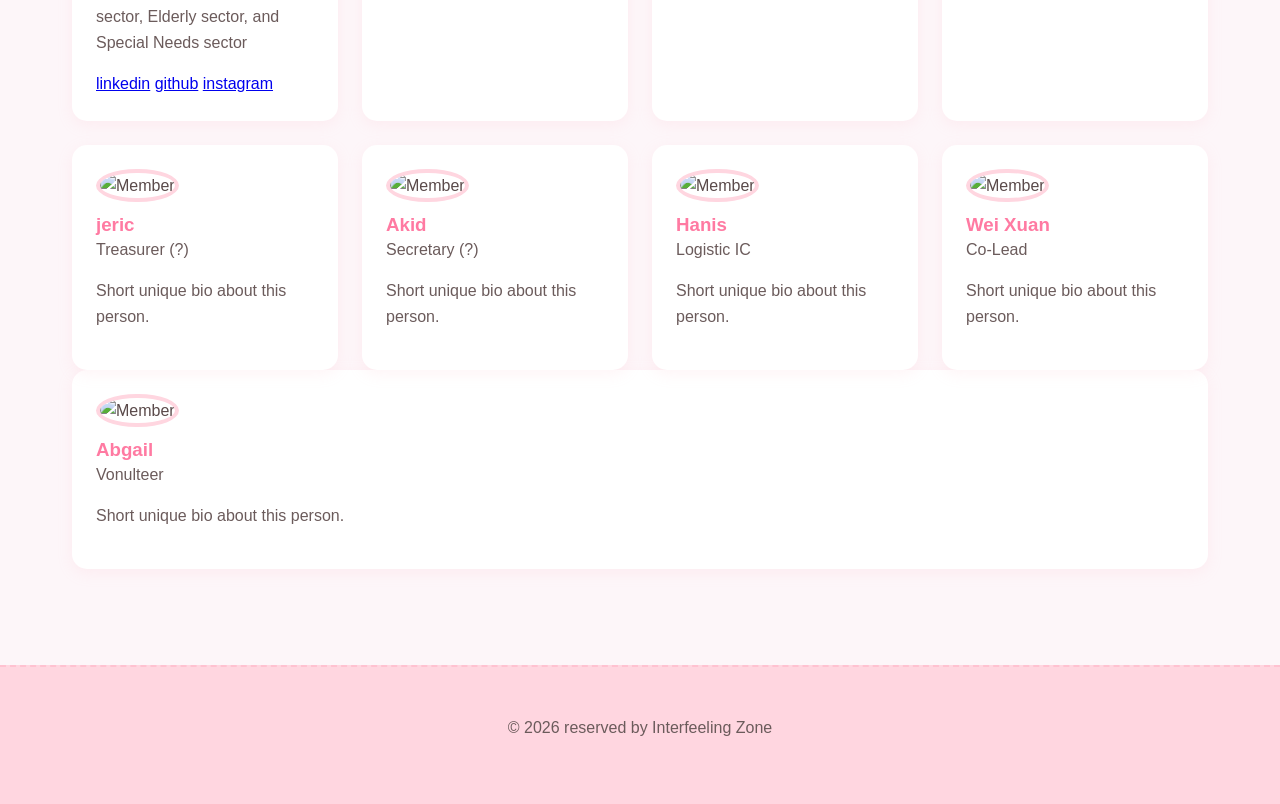
==== commit 03a167c3: "Missing person my BADD" ====
--- a/about.html
+++ b/about.html
@@ -135,6 +135,14 @@
         <p class="bio">Short unique bio about this person.</p>
       </div>
     </div>
+
+    <div class="team-card">
+        <img src="https://placehold.net/default.svg" alt="Member" height="120" width="120">
+        <h3>Abgail</h3>
+        <p class="role"> Vonulteer</p>
+        <p class="bio">Short unique bio about this person.</p>
+      </div>
+    </div>
   </section>
 
   <footer>
--- a/style.css
+++ b/style.css
@@ -1,5 +1,36 @@
 /* =========================
-   GLOBAL RESET & BASE
+   1. DESIGN TOKENS (The Master Switch)
+   Change these to update the whole site instantly.
+========================= */
+:root {
+  /* Colors */
+  --clr-primary: #ff7aa2;
+  --clr-secondary: #ff9bb8;
+  --clr-accent: #ffd6e0;
+  --clr-bg: #fdf6f9;
+  --clr-hero-bg: #ffeaf4;
+  --clr-card-bg: #ffffff;
+  
+  /* Text Colors */
+  --clr-text-main: #5a4a4a;
+  --clr-text-muted: #6b5b5b;
+  
+  /* Buttons */
+  --clr-btn: #ffb3c6;
+  --clr-btn-hover: #ffc2d1;
+
+  /* Spacing & Borders */
+  --radius-lg: 15px;
+  --radius-pill: 50px;
+  --shadow-sm: 0 4px 15px rgba(255, 182, 193, 0.15);
+  --shadow-md: 0 8px 20px rgba(255, 182, 193, 0.3);
+  
+  /* Animation */
+  --transition: 0.3s ease;
+}
+
+/* =========================
+   2. RESET & BASE
 ========================= */
 * {
   margin: 0;
@@ -7,115 +38,114 @@
   box-sizing: border-box;
 }
 
-/* FIX 1: Removed * { transition: all } 
-   Applying transitions to everything causes massive lag and bugs. 
-   Apply them specifically to elements that need them instead. */
-
 body {
   font-family: "Poppins", "Segoe UI", Arial, sans-serif;
-  background: #fdf6f9;
-  color: #5a4a4a;
+  background: var(--clr-bg);
+  color: var(--clr-text-main);
   line-height: 1.6;
-  overflow-x: hidden; /* Prevents accidental horizontal scroll */
+  overflow-x: hidden;
 }
 
 /* =========================
-   TYPOGRAPHY
+   3. TYPOGRAPHY
 ========================= */
-h1 { font-size: 2.5rem; font-weight: 700; color: #ff7aa2; margin-bottom: 0.5rem; }
-h2 { font-size: 1.8rem; font-weight: 600; color: #ff9bb8; margin-bottom: 15px; }
-h3 { font-size: 1.2rem; font-weight: 600; }
-p { font-size: 1rem; color: #6b5b5b; margin-bottom: 1rem; }
+h1, h2, h3 { color: var(--clr-primary); line-height: 1.2; }
+h1 { font-size: 2.5rem; margin-bottom: 0.5rem; }
+h2 { font-size: 1.8rem; color: var(--clr-secondary); margin-bottom: 1rem; }
+p { font-size: 1rem; color: var(--clr-text-muted); margin-bottom: 1rem; }
 
 /* =========================
-   NAVBAR
+   4. NAVIGATION
 ========================= */
 nav {
   display: flex;
   position: sticky;
   top: 0;
-  z-index: 1000; /* FIX 2: Added z-index so content doesn't scroll OVER the nav */
+  z-index: 1000;
   justify-content: space-between;
   align-items: center;
-  background: rgba(255, 214, 224, 0.95); /* Slight transparency looks premium */
+  background: rgba(255, 214, 224, 0.95);
   backdrop-filter: blur(5px);
-  padding: 12px 20px;
+  padding: 1rem 5%; /* Responsive horizontal padding */
 }
 
 nav ul {
   list-style: none;
   display: flex;
-  gap: 20px;
+  gap: 1.5rem;
 }
 
 nav a {
   text-decoration: none;
-  color: #5a4a4a;
+  color: var(--clr-text-main);
   font-weight: 600;
-  transition: color 0.3s ease;
+  transition: color var(--transition);
 }
 
-nav a:hover { color: #ff7aa2; }
+nav a:hover { color: var(--clr-primary); }
 
 /* =========================
-   LAYOUT & CONTAINERS
+   5. LAYOUT & CONTAINERS
 ========================= */
 .container {
-  padding: 20px;
-  max-width: 1200px; /* Better default max-width */
+  padding: 2rem;
+  max-width: 1200px;
   margin: 0 auto;
 }
 
 .hero {
   text-align: center;
-  padding: 80px 20px;
-  background: #ffeaf4;
-  border-bottom: 2px dashed #ffc2d1;
-  animation: fadeIn 0.8s ease-out; /* Moved animation here for better UX */
+  padding: 5rem 1rem;
+  background: var(--clr-hero-bg);
+  border-bottom: 2px dashed var(--clr-btn-hover);
+  animation: fadeIn 0.8s ease-out;
 }
 
 /* =========================
-   COMPONENTS (Cards & Buttons)
+   6. COMPONENTS (DRY Principles)
 ========================= */
+
+/* Unified Card Style */
 .card, .smart-card, .team-card {
-  background: #ffffff;
-  padding: 20px;
-  border-radius: 15px;
-  box-shadow: 0 4px 15px rgba(255, 182, 193, 0.15);
-  transition: transform 0.3s ease, box-shadow 0.3s ease;
+  background: var(--clr-card-bg);
+  padding: 1.5rem;
+  border-radius: var(--radius-lg);
+  box-shadow: var(--shadow-sm);
+  transition: transform var(--transition), box-shadow var(--transition);
 }
 
-.card:hover, .team-card:hover {
+.card:hover, .team-card:hover, .smart-card:hover {
   transform: translateY(-5px);
-  box-shadow: 0 8px 20px rgba(255, 182, 193, 0.3);
+  box-shadow: var(--shadow-md);
 }
 
+/* Unified Button Style */
 .button {
   display: inline-block;
-  padding: 12px 24px;
-  background: #ffb3c6;
-  color: #5a4a4a;
+  padding: 0.75rem 1.5rem;
+  background: var(--clr-btn);
+  color: var(--clr-text-main);
   text-decoration: none;
-  border-radius: 50px;
+  border-radius: var(--radius-pill);
   font-weight: 600;
   border: none;
   cursor: pointer;
-  transition: all 0.3s ease;
+  transition: all var(--transition);
 }
 
 .button:hover {
-  background: #ffc2d1;
+  background: var(--clr-btn-hover);
   transform: translateY(-2px);
 }
 
 /* =========================
-   TEAM SECTION
+   7. TEAM SECTION
 ========================= */
 .team-grid {
   display: grid;
   grid-template-columns: repeat(auto-fit, minmax(220px, 1fr));
-  gap: 25px;
-  margin-top: 30px;
+  gap: 1.5rem;
+  margin-top: 2rem;
 }
 
 .team-card img {
@@ -123,33 +153,37 @@
   height: 120px;
   border-radius: 50%;
   object-fit: cover;
-  border: 4px solid #ffd6e0;
-  margin-bottom: 10px;
+  border: 4px solid var(--clr-accent);
+  margin-bottom: 0.75rem;
 }
 
 /* =========================
-   FOOTER
+   8. FOOTER
 ========================= */
 footer {
-  /* FIX 3: Changed from sticky to standard padding. 
-     Sticky footers usually hide content on small screens. */
   text-align: center;
-  padding: 40px 20px;
-  background: #ffd6e0;
-  margin-top: 50px;
-  border-top: 2px dashed #ffc2d1;
+  padding: 3rem 1rem;
+  background: var(--clr-accent);
+  margin-top: 4rem;
+  border-top: 2px dashed var(--clr-btn-hover);
 }
 
 /* =========================
-   ANIMATIONS
+   9. ANIMATIONS
 ========================= */
 @keyframes fadeIn {
   from { opacity: 0; transform: translateY(15px); }
   to { opacity: 1; transform: translateY(0); }
 }
 
-/* Responsive adjustments */
+/* =========================
+   10. RESPONSIVE
+========================= */
 @media (max-width: 600px) {
   h1 { font-size: 2rem; }
-  nav { flex-direction: column; gap: 10px; }
+  nav { 
+    flex-direction: column; 
+    padding: 1rem;
+    gap: 0.5rem; 
+  }
 }
